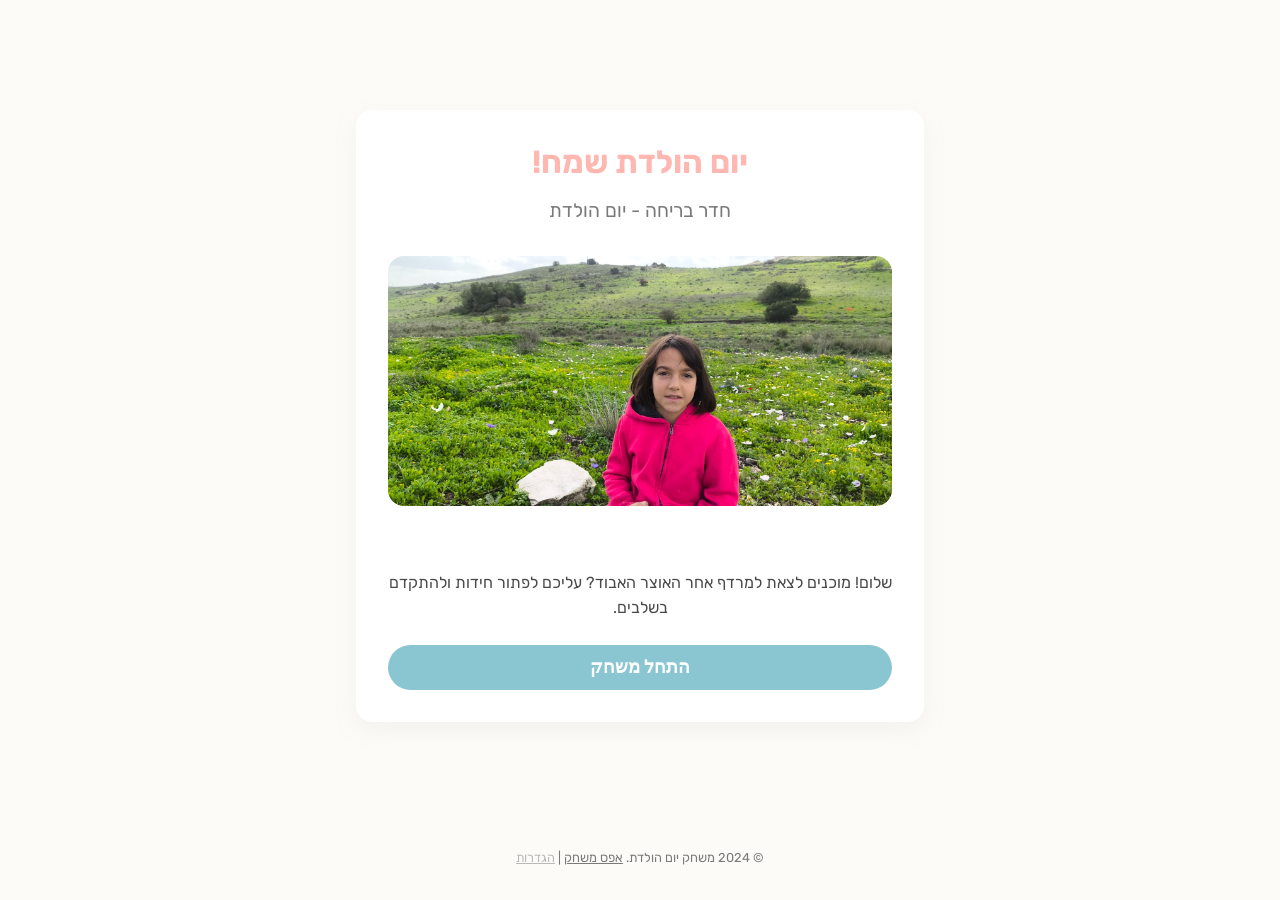
==== index.html @ d7bb75f8 "init" ====
<!DOCTYPE html>
<html lang="he" dir="rtl">

<head>
    <meta charset="UTF-8">
    <meta name="viewport" content="width=device-width, initial-scale=1.0">
    <title>חדר בריחה - יום הולדת</title>
    <link rel="stylesheet" href="assets/styles.css">
    <link href="https://fonts.googleapis.com/css2?family=Rubik:wght@400;700&display=swap" rel="stylesheet">
</head>

<body>

    <div class="container">
        <div class="card">
            <h1 id="game-title">טוען...</h1>
            <h2 id="game-subtitle" style="font-size: 1.2rem; color: var(--color-text-light); font-weight: normal;"></h2>

            <div style="margin: 2rem 0;">
                <img src="assets/img/stage1.jpg" alt="ברוכים הבאים" class="stage-image" id="welcome-image">
            </div>

            <p id="welcome-text">שלום! מוכנים לצאת למרדף אחר האוצר האבוד? עליכם לפתור חידות ולהתקדם בשלבים.</p>

            <button id="start-btn" class="btn">התחל משחק</button>
        </div>
    </div>

    <footer>
        <p>© 2024 משחק יום הולדת. <a href="#" id="reset-btn" style="color: inherit;">אפס משחק</a> | <a href="setup.html"
                style="color: inherit; opacity: 0.5;">הגדרות</a></p>
    </footer>

    <!-- Configuration first -->
    <script src="assets/game-config.js"></script>
    <!-- Main Logic -->
    <script src="assets/app.js"></script>

    <script>
        // Custom script to handle fallback specific for index if needed, 
        // or just rely mostly on app.js.
        // We set a placeholder image for welcome if specific one isn't in config
        document.getElementById('welcome-image').onerror = function () {
            this.style.backgroundColor = '#e2f0cb';
            this.src = 'data:image/svg+xml;charset=UTF-8,%3Csvg%20width%3D%22200%22%20height%3D%22200%22%20xmlns%3D%22http%3A%2F%2Fwww.w3.org%2F2000%2Fsvg%22%20viewBox%3D%220%200%20200%20200%22%20preserveAspectRatio%3D%22none%22%3E%3Cdefs%3E%3Cstyle%3E.text%7Bfill%3A%2398ddca%3Bfont-family%3A%27Rubik%27%2C%20sans-serif%3Bfont-size%3A30px%3Bfont-weight%3Abold%3Btext-anchor%3Amiddle%3B%7D%3C%2Fstyle%3E%3C%2Fdefs%3E%3Crect%20width%3D%22100%25%22%20height%3D%22100%25%22%20fill%3D%22%23fdfbf7%22%2F%3E%3Ctext%20x%3D%2250%25%22%20y%3D%2250%25%22%20class%3D%22text%22%20dy%3D%22.3em%22%3E%F0%9F%8E%82%3C%2Ftext%3E%3C%2Fsvg%3E';
        };
    </script>
</body>

</html>
---- assets/styles.css ----
:root {
    /* Pastel Theme Colors */
    --color-bg: #fdfbf7;
    --color-primary: #8ac6d1; /* Soft Blue */
    --color-secondary: #ffb7b2; /* Soft Red/Pink */
    --color-accent: #e2f0cb; /* Soft Green */
    --color-text: #4a4a4a;
    --color-text-light: #7a7a7a;
    --color-success: #98ddca;
    --color-error: #ff9aa2;
    --color-white: #ffffff;
    
    /* Spacing & Layout */
    --spacing-xs: 0.5rem;
    --spacing-sm: 1rem;
    --spacing-md: 1.5rem;
    --spacing-lg: 2rem;
    --border-radius: 16px;
    --card-shadow: 0 8px 24px rgba(149, 157, 165, 0.1);
    
    /* Typography */
    --font-family: 'Rubik', 'Segoe UI', Tahoma, Geneva, Verdana, sans-serif;
}

/* Base Reset & Setup */
* {
    box-sizing: border-box;
    margin: 0;
    padding: 0;
}

html {
    font-size: 16px;
    height: 100%;
}

body {
    font-family: var(--font-family);
    background-color: var(--color-bg);
    color: var(--color-text);
    direction: rtl;
    text-align: right;
    display: flex;
    flex-direction: column;
    min-height: 100vh;
    line-height: 1.6;
}

/* Layout Utilities */
.container {
    width: 100%;
    max-width: 600px; /* Mobile first, but constrained on desktop */
    margin: 0 auto;
    padding: var(--spacing-sm);
    flex: 1;
    display: flex;
    flex-direction: column;
    justify-content: center;
}

/* Typography */
h1, h2, h3 {
    color: var(--color-primary);
    margin-bottom: var(--spacing-sm);
    line-height: 1.3;
}

h1 {
    font-size: 2rem;
    text-align: center;
    color: var(--color-secondary);
}

p {
    margin-bottom: var(--spacing-sm);
}

/* Components: Card */
.card {
    background: var(--color-white);
    border-radius: var(--border-radius);
    padding: var(--spacing-lg);
    box-shadow: var(--card-shadow);
    text-align: center;
    transition: transform 0.3s ease;
}

.card:hover {
    transform: translateY(-5px);
}

/* Components: Image */
.stage-image {
    width: 100%;
    height: 250px;
    object-fit: cover;
    border-radius: var(--border-radius);
    margin-bottom: var(--spacing-md);
    background-color: #eee; /* Placeholder color */
}

/* Components: Input */
.code-input-group {
    margin: var(--spacing-md) 0;
}

.code-input {
    width: 100%;
    padding: 12px;
    font-size: 1.2rem;
    border: 2px solid var(--color-primary);
    border-radius: 12px;
    text-align: center;
    outline: none;
    transition: border-color 0.3s;
    font-family: monospace; /* Better for codes */
}

.code-input:focus {
    border-color: var(--color-secondary);
    box-shadow: 0 0 0 3px rgba(255, 183, 178, 0.3);
}

/* Components: Buttons */
.btn {
    display: inline-block;
    padding: 12px 24px;
    font-size: 1.1rem;
    font-weight: bold;
    color: var(--color-white);
    background-color: var(--color-primary);
    border: none;
    border-radius: 50px;
    cursor: pointer;
    text-decoration: none;
    transition: all 0.2s ease;
    width: 100%;
    margin-top: var(--spacing-xs);
}

.btn:hover, .btn:focus {
    background-color: #7ab8c3; /* Darker shade of primary */
    transform: scale(1.02);
    box-shadow: 0 4px 12px rgba(138, 198, 209, 0.4);
}

.btn:active {
    transform: scale(0.98);
}

.btn-secondary {
    background-color: var(--color-accent);
    color: var(--color-text);
}

.btn-secondary:hover {
    background-color: #d4e6bc;
}

.btn-small {
    padding: 8px 16px;
    font-size: 0.9rem;
    width: auto;
}

/* Components: Hints */
.hints-container {
    margin-top: var(--spacing-md);
    border-top: 2px dashed #eee;
    padding-top: var(--spacing-sm);
}

.hint-box {
    background-color: #f0f8ff;
    padding: var(--spacing-sm);
    border-radius: 8px;
    margin-top: var(--spacing-xs);
    font-size: 0.95rem;
    display: none; /* Hidden by default */
    animation: fadeIn 0.5s ease;
}

.hint-box.visible {
    display: block;
}

/* Components: Feedback */
.feedback {
    margin-top: var(--spacing-sm);
    font-weight: bold;
    min-height: 1.6em; /* Prevent layout jump */
}

.feedback.error {
    color: var(--color-error);
    animation: shake 0.4s ease;
}

.feedback.success {
    color: var(--color-success);
}

/* Animations */
@keyframes fadeIn {
    from { opacity: 0; transform: translateY(10px); }
    to { opacity: 1; transform: translateY(0); }
}

@keyframes shake {
    0%, 100% { transform: translateX(0); }
    25% { transform: translateX(-5px); }
    75% { transform: translateX(5px); }
}

/* Accessibility: Reduced Motion */
@media (prefers-reduced-motion: reduce) {
    * {
        animation-duration: 0.01ms !important;
        animation-iteration-count: 1 !important;
        transition-duration: 0.01ms !important;
        scroll-behavior: auto !important;
    }
    
    .card:hover {
        transform: none;
    }
}

/* Accessibility: High Contrast / Focus */
*:focus-visible {
    outline: 3px solid var(--color-secondary);
    outline-offset: 2px;
}

/* Utility: Hidden but accessible */
.visually-hidden {
    position: absolute;
    width: 1px;
    height: 1px;
    padding: 0;
    margin: -1px;
    overflow: hidden;
    clip: rect(0, 0, 0, 0);
    white-space: nowrap;
    border: 0;
}

/* Layout: Footer */
footer {
    text-align: center;
    padding: var(--spacing-sm);
    font-size: 0.8rem;
    color: var(--color-text-light);
    margin-top: auto;
}
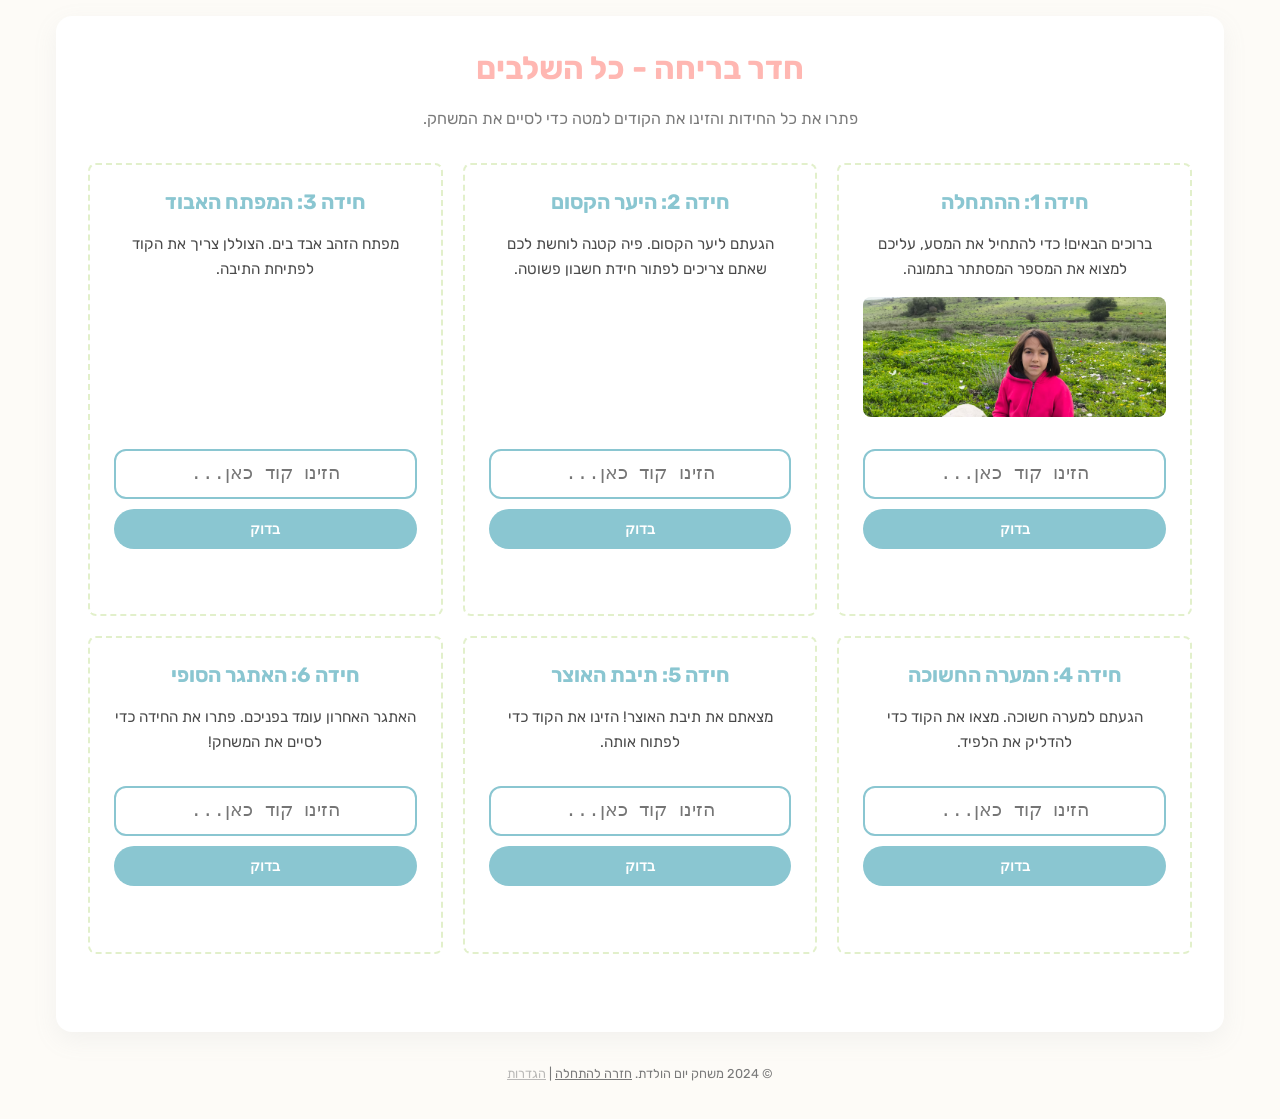
==== commit 49cda4f6: "Set all-in-one game as the main index page" ====
--- a/index.html
+++ b/index.html
@@ -4,47 +4,207 @@
 <head>
     <meta charset="UTF-8">
     <meta name="viewport" content="width=device-width, initial-scale=1.0">
-    <title>חדר בריחה - יום הולדת</title>
+    <title>חדר בריחה - כל השלבים</title>
     <link rel="stylesheet" href="assets/styles.css">
     <link href="https://fonts.googleapis.com/css2?family=Rubik:wght@400;700&display=swap" rel="stylesheet">
+    <style>
+        .container {
+            max-width: 1200px;
+        }
+        #stages-container {
+            display: grid;
+            grid-template-columns: repeat(3, 1fr);
+            gap: 20px;
+        }
+        .stage-section {
+            border: 2px dashed var(--color-accent);
+            padding: var(--spacing-md);
+            border-radius: 8px;
+            display: flex;
+            flex-direction: column;
+            align-items: center;
+            text-align: center;
+        }
+        .stage-section h2 {
+            margin-top: 0;
+            font-size: 1.3rem;
+        }
+        .stage-section p {
+            flex-grow: 1;
+            font-size: 0.95rem;
+        }
+        .stage-image {
+            max-height: 120px;
+            object-fit: cover;
+            width: 100%;
+            border-radius: 8px;
+            margin-bottom: 1rem;
+        }
+        .code-input-group {
+            width: 100%;
+        }
+        @media (max-width: 900px) {
+            #stages-container {
+                grid-template-columns: repeat(2, 1fr);
+            }
+        }
+        @media (max-width: 600px) {
+            #stages-container {
+                grid-template-columns: 1fr;
+            }
+        }
+        .all-in-one-submit {
+            margin-top: var(--spacing-lg);
+            padding: 16px;
+            font-size: 1.3rem;
+        }
+        #global-feedback {
+            margin-top: var(--spacing-sm);
+            font-size: 1.2rem;
+            text-align: center;
+        }
+    </style>
 </head>
 
 <body>
 
     <div class="container">
         <div class="card">
-            <h1 id="game-title">טוען...</h1>
-            <h2 id="game-subtitle" style="font-size: 1.2rem; color: var(--color-text-light); font-weight: normal;"></h2>
-
-            <div style="margin: 2rem 0;">
-                <img src="assets/img/stage1.jpg" alt="ברוכים הבאים" class="stage-image" id="welcome-image">
+            <h1 id="game-title">חדר בריחה - כל השלבים</h1>
+            <p style="text-align: center; color: var(--color-text-light); margin-bottom: 2rem;">פתרו את כל החידות והזינו את הקודים למטה כדי לסיים את המשחק.</p>
+
+            <div id="stages-container">
+                <!-- Stages will be injected here by JS -->
             </div>
 
-            <p id="welcome-text">שלום! מוכנים לצאת למרדף אחר האוצר האבוד? עליכם לפתור חידות ולהתקדם בשלבים.</p>
-
-            <button id="start-btn" class="btn">התחל משחק</button>
+            <div id="global-feedback" class="feedback"></div>
         </div>
     </div>
 
     <footer>
-        <p>© 2024 משחק יום הולדת. <a href="#" id="reset-btn" style="color: inherit;">אפס משחק</a> | <a href="setup.html"
-                style="color: inherit; opacity: 0.5;">הגדרות</a></p>
+        <p>© 2024 משחק יום הולדת. <a href="index.html" style="color: inherit;">חזרה להתחלה</a> | <a href="setup.html" style="color: inherit; opacity: 0.5;">הגדרות</a></p>
     </footer>
 
-    <!-- Configuration first -->
+    <!-- Configuration -->
     <script src="assets/game-config.js"></script>
-    <!-- Main Logic -->
-    <script src="assets/app.js"></script>
-
+    
+    <!-- All-in-one Logic -->
     <script>
-        // Custom script to handle fallback specific for index if needed, 
-        // or just rely mostly on app.js.
-        // We set a placeholder image for welcome if specific one isn't in config
-        document.getElementById('welcome-image').onerror = function () {
-            this.style.backgroundColor = '#e2f0cb';
-            this.src = 'data:image/svg+xml;charset=UTF-8,%3Csvg%20width%3D%22200%22%20height%3D%22200%22%20xmlns%3D%22http%3A%2F%2Fwww.w3.org%2F2000%2Fsvg%22%20viewBox%3D%220%200%20200%20200%22%20preserveAspectRatio%3D%22none%22%3E%3Cdefs%3E%3Cstyle%3E.text%7Bfill%3A%2398ddca%3Bfont-family%3A%27Rubik%27%2C%20sans-serif%3Bfont-size%3A30px%3Bfont-weight%3Abold%3Btext-anchor%3Amiddle%3B%7D%3C%2Fstyle%3E%3C%2Fdefs%3E%3Crect%20width%3D%22100%25%22%20height%3D%22100%25%22%20fill%3D%22%23fdfbf7%22%2F%3E%3Ctext%20x%3D%2250%25%22%20y%3D%2250%25%22%20class%3D%22text%22%20dy%3D%22.3em%22%3E%F0%9F%8E%82%3C%2Ftext%3E%3C%2Fsvg%3E';
-        };
+        // Execute immediately since we are at the end of the body
+        const container = document.getElementById('stages-container');
+        const globalFeedback = document.getElementById('global-feedback');
+        let solvedCount = 0;
+
+        try {
+            if (typeof GAME_CONFIG === 'undefined') {
+                container.innerHTML = '<p style="color:red; font-weight:bold;">שגיאה: הגדרות המשחק לא נטענו (GAME_CONFIG חסר).</p>';
+            } else if (!GAME_CONFIG.stages || !Array.isArray(GAME_CONFIG.stages)) {
+                container.innerHTML = '<p style="color:red; font-weight:bold;">שגיאה: אין שלבים בהגדרות המשחק. ייתכן שיש בעיה בשמירה מוקדמת. <br><a href="setup.html">עברו לעמוד ההגדרות ואפסו לברירת מחדל.</a></p>';
+            } else if (GAME_CONFIG.stages.length === 0) {
+                container.innerHTML = '<p style="color:red; font-weight:bold;">אין שלבים להצגה. <a href="setup.html">הוסיפו שלבים בעמוד ההגדרות.</a></p>';
+            } else {
+                // Render all stages
+                GAME_CONFIG.stages.forEach((stage, index) => {
+                    const section = document.createElement('div');
+                    section.className = 'stage-section';
+                    section.innerHTML = `
+                        <h2>${stage.title}</h2>
+                        <p>${stage.story}</p>
+                        <img src="${stage.image}" alt="${stage.title}" class="stage-image" onerror="this.style.display='none'">
+                        
+                        <div class="code-input-group" style="display: flex; flex-direction: column; gap: 10px; align-items: center; width: 100%; margin: 1rem auto 0;">
+                            <label for="code-${stage.id}" class="visually-hidden">קוד לשלב ${stage.id}</label>
+                            <input type="text" id="code-${stage.id}" class="code-input" placeholder="הזינו קוד כאן..." autocomplete="off" style="margin: 0; width: 100%; text-align: center; box-sizing: border-box;">
+                            <button id="btn-${stage.id}" class="btn btn-small" style="margin: 0; width: 100%; padding: 12px 24px; box-sizing: border-box;">בדוק</button>
+                        </div>
+                        <div id="feedback-${stage.id}" class="feedback"></div>
+                    `;
+                    container.appendChild(section);
+
+                    // Add individual event listener
+                    const input = document.getElementById(`code-${stage.id}`);
+                    const btn = document.getElementById(`btn-${stage.id}`);
+                    const feedback = document.getElementById(`feedback-${stage.id}`);
+
+                    const validateStage = () => {
+                        const val = input.value.trim();
+                        if (val === stage.correctCode) {
+                            feedback.textContent = 'תשובה נכונה!';
+                            feedback.className = 'feedback success';
+                            input.style.borderColor = 'var(--color-success)';
+                            input.disabled = true;
+                            btn.disabled = true;
+                            btn.style.backgroundColor = 'var(--color-success)';
+                            btn.textContent = '✔';
+                            
+                            solvedCount++;
+                            checkAllSolved();
+                        } else {
+                            if (val === '') {
+                                feedback.textContent = 'חסר קוד';
+                            } else {
+                                feedback.textContent = 'קוד שגוי, נסו שוב';
+                            }
+                            feedback.className = 'feedback error';
+                            input.style.borderColor = 'var(--color-error)';
+                        }
+                    };
+
+                    btn.addEventListener('click', validateStage);
+                    input.addEventListener('keypress', (e) => {
+                        if (e.key === 'Enter') validateStage();
+                    });
+                });
+            }
+        } catch (error) {
+            container.innerHTML = '<p style="color:red; font-weight:bold;">שגיאה בלתי צפויה: ' + error.message + '</p>';
+        }
+
+        function checkAllSolved() {
+            if (solvedCount === GAME_CONFIG.stages.length) {
+                globalFeedback.textContent = 'כל הכבוד! סיימתם את כל השלבים בהצלחה.';
+                globalFeedback.className = 'feedback success';
+                
+                // Simple confetti
+                startConfetti();
+
+                // Redirect to finish page after a short delay
+                setTimeout(() => {
+                    window.location.href = 'finish.html';
+                }, 2500);
+            }
+        }
+        
+        function startConfetti() {
+            if (window.matchMedia('(prefers-reduced-motion: reduce)').matches) return;
+            const count = 100;
+            const colors = ['#ffb7b2', '#98ddca', '#8ac6d1', '#e2f0cb'];
+
+            for (let i = 0; i < count; i++) {
+                const conf = document.createElement('div');
+                conf.style.position = 'fixed';
+                conf.style.zIndex = '9999';
+                conf.style.left = Math.random() * 100 + 'vw';
+                conf.style.top = '-10px';
+                conf.style.width = '10px';
+                conf.style.height = '10px';
+                conf.style.backgroundColor = colors[Math.floor(Math.random() * colors.length)];
+                conf.style.transition = `top ${1 + Math.random() * 2}s linear, transform 2s ease-in-out`;
+                conf.style.transform = `rotate(${Math.random() * 360}deg)`;
+
+                document.body.appendChild(conf);
+
+                setTimeout(() => {
+                    conf.style.top = '110vh';
+                    conf.style.transform = `rotate(${Math.random() * 360 + 360}deg)`;
+                }, 100);
+
+                setTimeout(() => {
+                    conf.remove();
+                }, 3000);
+            }
+        }
     </script>
 </body>
 
-</html>+</html>
